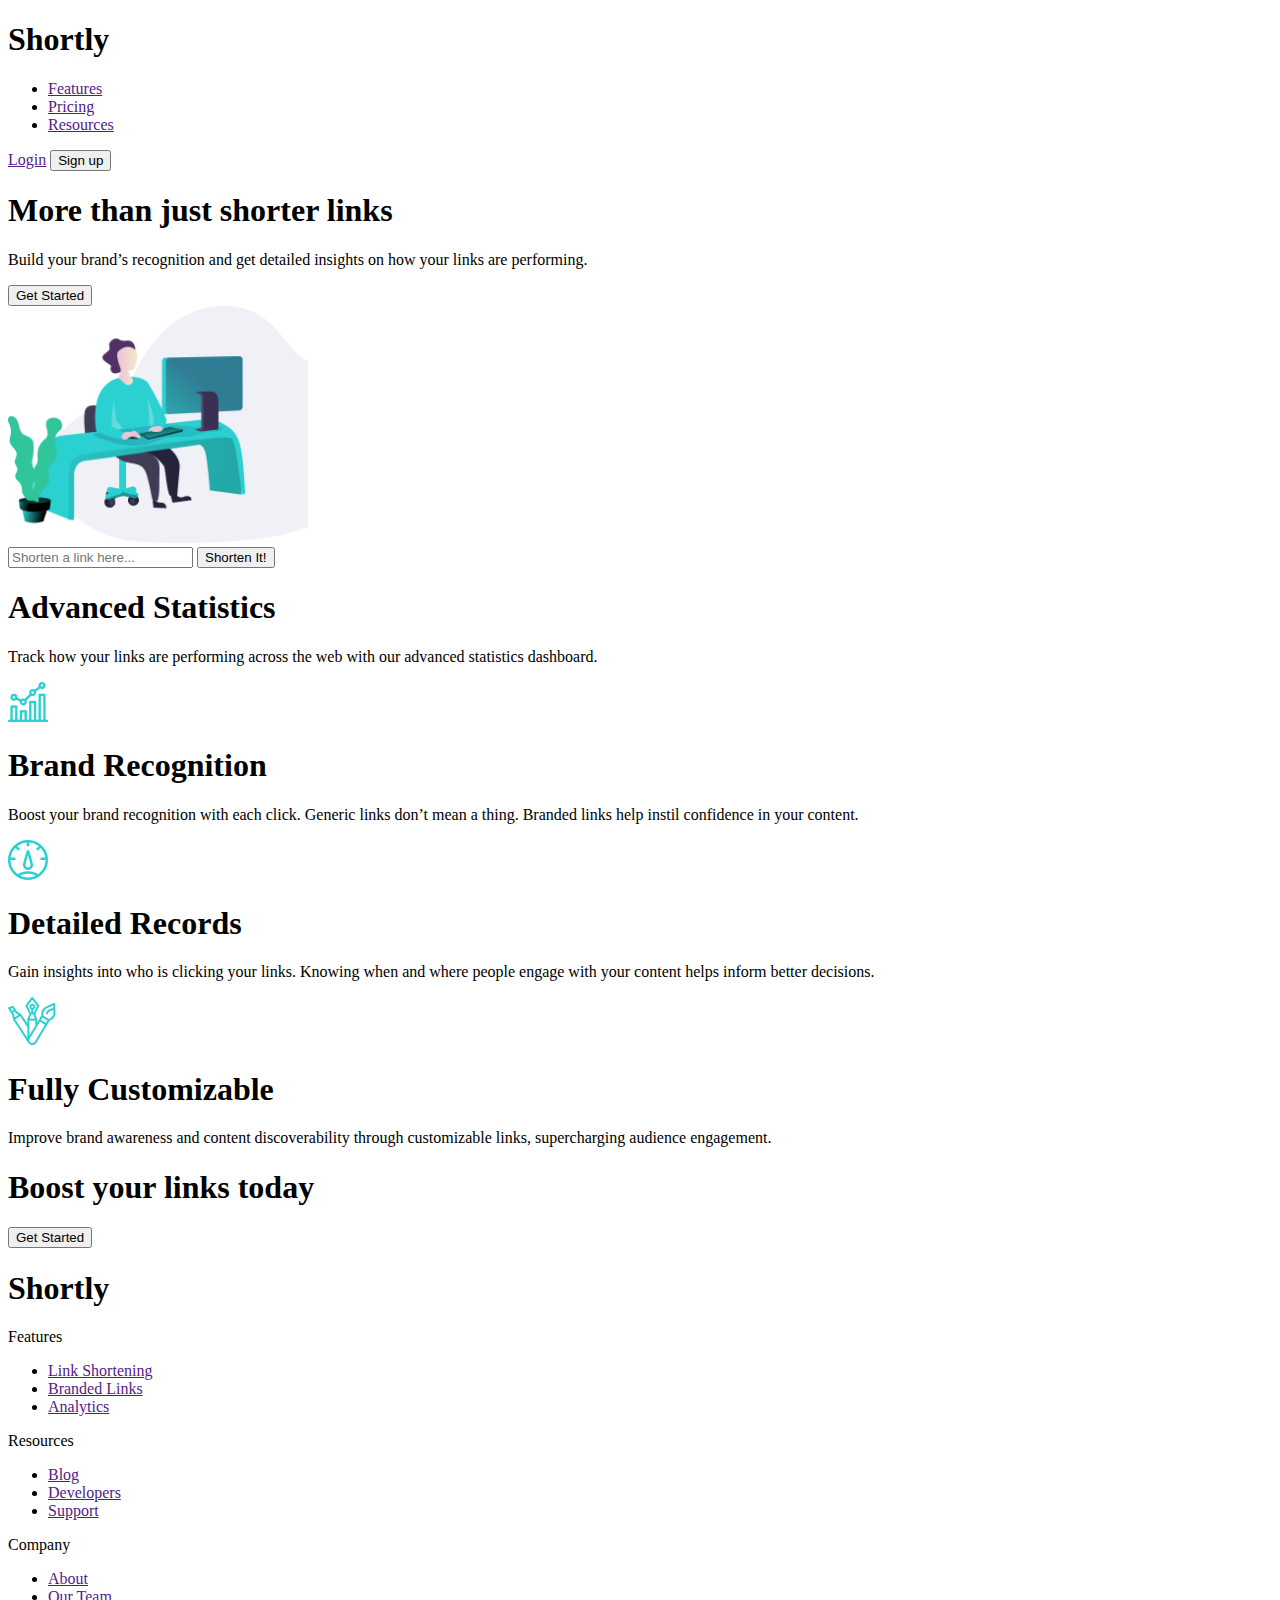
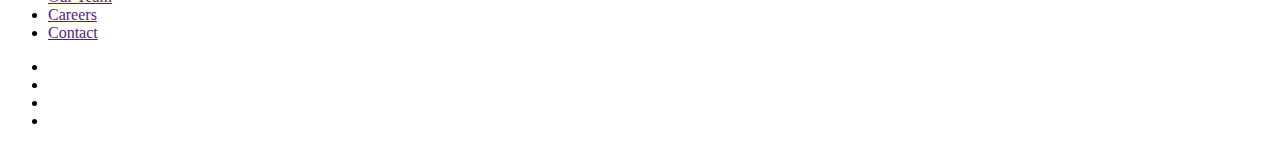
==== HTML/index.html @ 0fd59f15 "first commit" ====
<!DOCTYPE html>
<html lang="en">

<head>
    <meta charset="UTF-8">
    <meta http-equiv="X-UA-Compatible" content="IE=edge">
    <meta name="viewport" content="width=device-width, initial-scale=1.0">
    <title>Document</title>
</head>

<body>
    <!-- Header start -->
    <header id="navbar">
        <!-- Leftside div start-->
        <div class="leftside">
            <!-- Logo div start -->
            <div class="logo">
                <h1>Shortly</h1>
            </div>
            <!-- Logo div end -->
            <!-- Navbar start-->
            <nav>
                <ul>
                    <li><a href="">Features</a></li>
                    <li><a href="">Pricing</a></li>
                    <li><a href="">Resources</a></li>
                </ul>
            </nav>
            <!-- Navbar end-->
        </div>
        <!-- Leftside div end-->
        <!-- Rightside div start-->
        <div class="rightside">
            <a href="">Login</a>
            <button>Sign up</button>
        </div>
        <!-- Rightside div end-->
    </header>
    <!-- Header end -->

    <!-- Main start-->
    <main>
        <!-- Link section start-->
        <section id="link">
            <!-- Link-content div start-->
            <div class="link-content">
                <h1>More than just shorter links</h1>
                <p>Build your brand’s recognition and get detailed insights on how your links are performing.</p>
                <button>Get Started</button>
            </div>
            <!-- Link-content div end-->

            <!-- Link-img div star-->
            <div class="link-img">
                <img width="300px" src="/Images/working_with_computer (1).png" alt="my image">
            </div>
            <!-- Link-img div end-->

            <!-- Link-add div start-->
            <div class="link-add">
                <input type="url" placeholder="Shorten a link here...">
                <button>Shorten It!</button>
            </div>
            <!-- Link-add div end-->
        </section>
        <!-- Link section end-->

        <!-- Statistic section start-->
        <section id="advanced-statistic">
            <!-- Statistic-content start-->
            <div class="statistic-content">
                <h1>Advanced Statistics</h1>
                <p>Track how your links are performing across the web with our advanced statistics dashboard.</p>
            </div>
            <!-- Statistic-content start-->

            <!-- Statistics div start-->
            <div class="statistics">
                <!-- Statistic 1 div start-->
                <div class="statistic">
                    <!-- Item div start-->
                    <div class="item">
                        <img src="/Images/Combined Shape.png" alt="">
                    </div>
                    <!-- Item div end-->

                    <!-- Content div start-->
                    <div class="content">
                        <h1>Brand Recognition</h1>
                        <p>Boost your brand recognition with each click. Generic links don’t mean a thing. Branded links
                            help instil confidence in your content.</p>
                    </div>
                    <!-- Content div end-->
                </div>
                <!-- Statistic 1 div end-->

                <!-- Statistic 2 div start-->
                <div class="statistic">
                    <!-- Item div start-->
                    <div class="item">
                        <img src="/Images/drop.png" alt="">
                    </div>
                    <!-- Item div end-->

                    <!-- Content div start-->
                    <div class="content">
                        <h1>Detailed Records</h1>
                        <p>Gain insights into who is clicking your links. Knowing when and where people engage with your
                            content helps inform better decisions.</p>
                    </div>
                    <!-- Content div end-->
                </div>
                <!-- Statistic 2 div end-->

                <!-- Statistic 3 div start-->
                <div class="statistic">
                    <!-- Item div start-->
                    <div class="item">
                        <img src="/Images/Shape.png" alt="">
                    </div>
                    <!-- Item div end-->

                    <!-- Content div start-->
                    <div class="content">
                        <h1>Fully Customizable</h1>
                        <p>Improve brand awareness and content discoverability through customizable links, supercharging
                            audience engagement.</p>
                    </div>
                    <!-- Content div end-->
                </div>
                <!-- Statistic 3 div end-->
            </div>
            <!-- Statistics div end-->
        </section>
        <!-- Statistic section end-->

        <!-- #region Boost section start-->
        <section id="boost">

            <!-- #region Boost-content div start-->
            <div class="boost-content">
                <h1>Boost your links today</h1>
                <button>Get Started</button>
            </div>
            <!-- #region Boost-content div end-->

        </section>
        <!-- #region Boost section end-->
    </main>
    <!-- Main end-->
    <!-- Footer start-->
    <footer id="Footer">
        <!-- Footer-left div start-->
        <div class="footer-left">
            <h1>Shortly</h1>
        </div>
        <!-- Footer-left div end-->

        <!-- Footer-center div start-->
        <div class="footer-center">

            <!-- Features-list div start-->
            <div class="features-list">
                <p>Features</p>
                <ul>
                    <li><a href="">Link Shortening</a> </li>
                    <li><a href="">Branded Links</a> </li>
                    <li><a href="">Analytics</a> </li>
                </ul>
            </div>
            <!-- Features-list div end-->

            <!-- Resources-list div start-->
            <div class="resources-list">
                <p>Resources</p>
                <ul>
                    <li><a href="">Blog</a> </li>
                    <li><a href="">Developers</a> </li>
                    <li><a href="">Support</a> </li>
                </ul>
            </div>
            <!-- Resources-list div end-->

             <!-- Company-list div start-->
             <div class="company-list">
                <p>Company</p>
                <ul>
                    <li><a href="">About</a> </li>
                    <li><a href="">Our Team</a> </li>
                    <li><a href="">Careers</a> </li>
                    <li><a href="">Contact</a> </li>

                </ul>
            </div>
            <!-- Company-list div end-->

        </div>
        <!-- Footer-center div end-->

        <!-- Footer-right div start-->
        <div class="footer-right">
            <div class="nav">
                <ul>
                    <li><a href=""></a> </li>
                    <li><a href=""></a></li>
                    <li><a href=""></a></li>
                    <li><a href=""></a></li>
                </ul>
            </div>
        </div>
        <!-- Footer-right div end-->

    </footer>
    <!-- Footer end-->

</body>

</html>
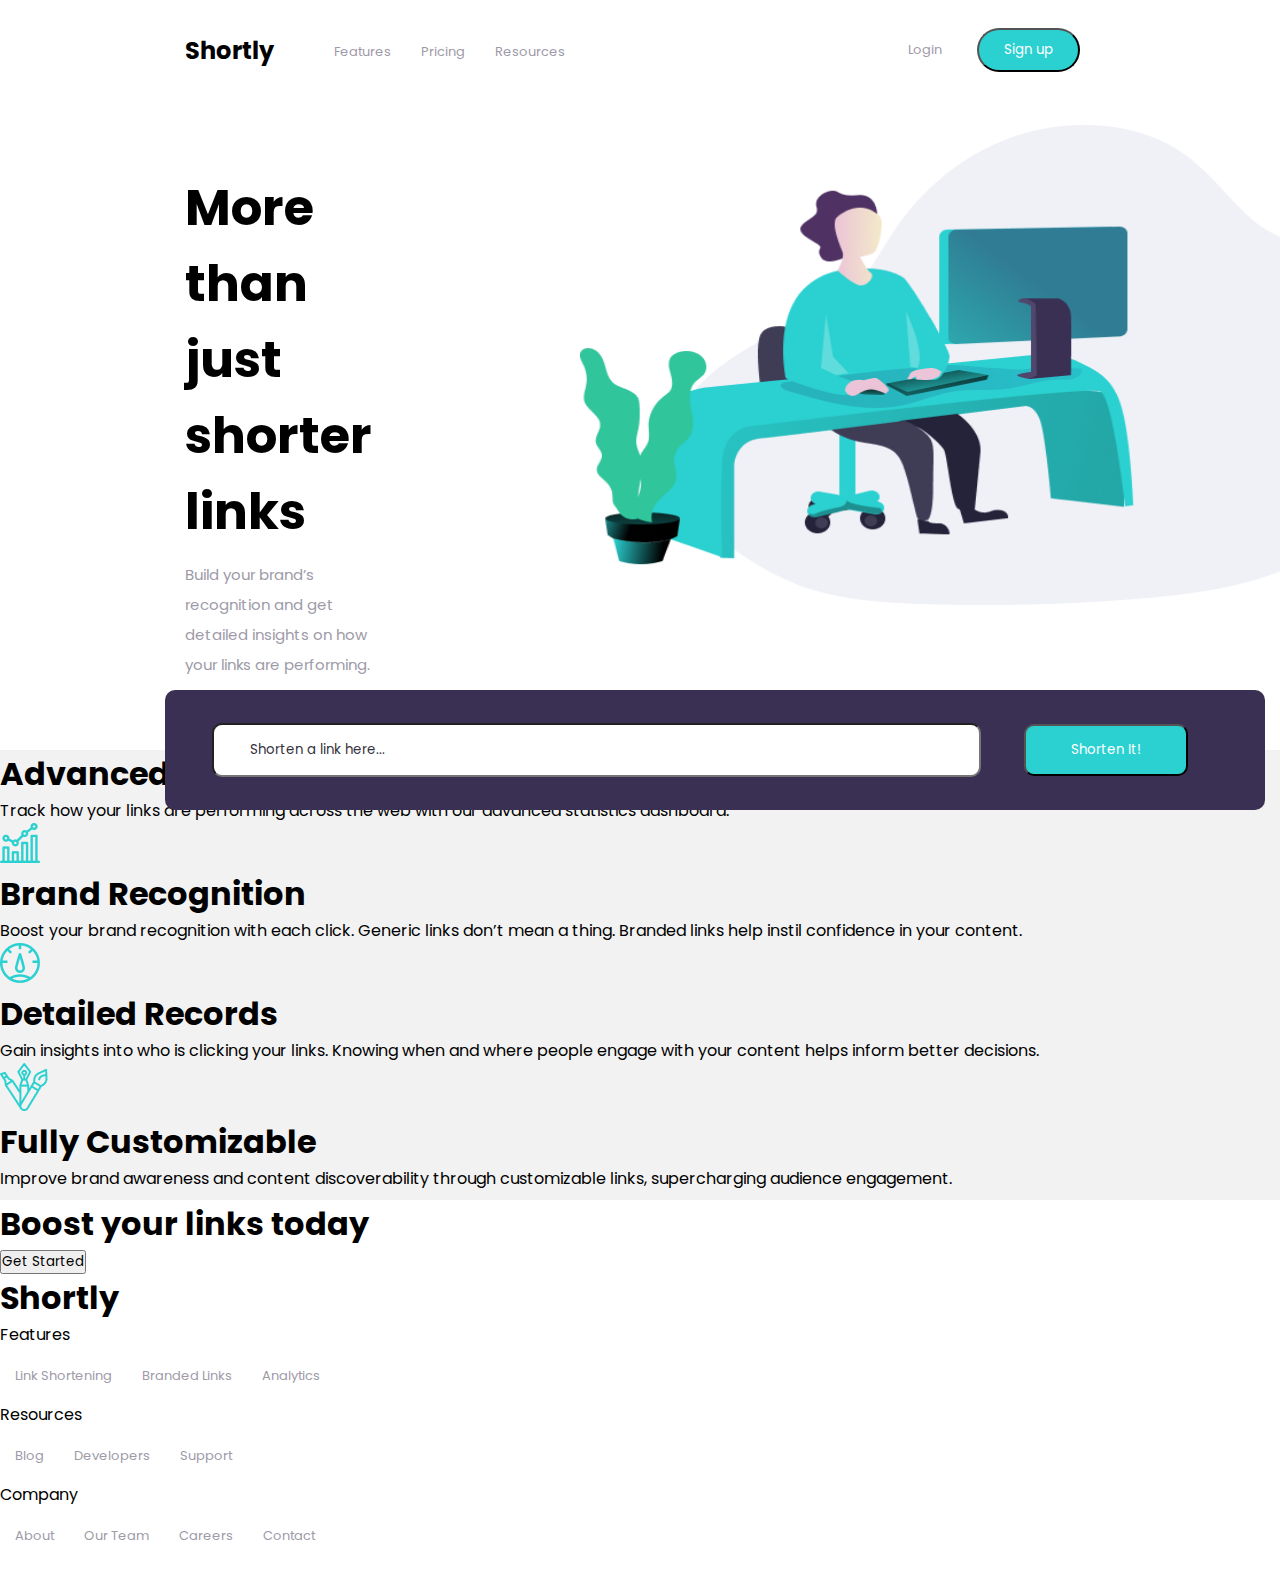
==== commit dc199f61: "Add-Navbar-Section1" ====
--- a/HTML/index.html
+++ b/HTML/index.html
@@ -5,6 +5,11 @@
     <meta charset="UTF-8">
     <meta http-equiv="X-UA-Compatible" content="IE=edge">
     <meta name="viewport" content="width=device-width, initial-scale=1.0">
+    <link rel="preconnect" href="https://fonts.googleapis.com">
+    <link rel="preconnect" href="https://fonts.gstatic.com" crossorigin>
+    <link href="https://fonts.googleapis.com/css2?family=Poppins:wght@700&display=swap" rel="stylesheet">
+    <link rel="stylesheet" href="/CSS/reset.css">
+    <link rel="stylesheet" href="/CSS/style.css">
     <title>Document</title>
 </head>
 
@@ -52,7 +57,7 @@
 
             <!-- Link-img div star-->
             <div class="link-img">
-                <img width="300px" src="/Images/working_with_computer (1).png" alt="my image">
+                <img width="700px" height="480px"  src="/Images/working_with_computer (1).png" alt="my image">
             </div>
             <!-- Link-img div end-->
 
@@ -181,8 +186,8 @@
             </div>
             <!-- Resources-list div end-->
 
-             <!-- Company-list div start-->
-             <div class="company-list">
+            <!-- Company-list div start-->
+            <div class="company-list">
                 <p>Company</p>
                 <ul>
                     <li><a href="">About</a> </li>
@@ -199,6 +204,7 @@
 
         <!-- Footer-right div start-->
         <div class="footer-right">
+            <!-- Nav start-->
             <div class="nav">
                 <ul>
                     <li><a href=""></a> </li>
@@ -207,6 +213,7 @@
                     <li><a href=""></a></li>
                 </ul>
             </div>
+            <!-- Nav end-->
         </div>
         <!-- Footer-right div end-->
 
--- a/CSS/style.css
+++ b/CSS/style.css
@@ -0,0 +1,147 @@
+/* Header css start*/
+#navbar {
+    display: flex;
+    justify-content: space-between;
+    width: 100%;
+    height: 100px;
+
+}
+
+.leftside {
+    display: flex;
+    align-items: center;
+    margin: 25px;
+    padding-left: 160px;
+}
+
+.logo h1 {
+    font-size: 24px;
+}
+
+nav {
+    margin-left: 45px;
+    display: flex;
+
+}
+
+ul {
+
+    display: flex;
+    list-style: none;
+}
+
+ul li {
+    margin: 15px;
+
+}
+
+ul li a {
+    font-size: 13px;
+    color: #9E9AA8;
+
+}
+
+.rightside {
+    display: flex;
+    align-items: center;
+    margin-right: 200px;
+
+}
+
+.rightside a {
+    margin-right: 35px;
+    color: #9E9AA8;
+    font-size: 13px;
+}
+
+.rightside button {
+    background: #2BD0D0;
+    border-radius: 28px;
+    padding: 10px 25px;
+    color: white;
+}
+
+/* Header css end*/
+
+/* SEctin 1 start*/
+#link {
+    width: 100%;
+    height: 650px;
+    display: flex;
+    justify-content: space-between;
+}
+
+.link-content {
+    width: 450px;
+    margin: 70px 185px;
+}
+
+.link-content h1 {
+    font-size: 50px;
+}
+
+.link-content p {
+    color: #9E9AA8;
+    font-size: 15px;
+    margin-top: 10px;
+    line-height: 30px;
+}
+
+.link-content button {
+    padding: 10px 45px;
+    background: #2BD0D0;
+    border-radius: 28px;
+    color: white;
+    margin-top: 38px;
+}
+
+.link-img {
+    margin-top: 25px;
+}
+
+
+.link-add {
+    position: absolute;
+    width: 1100px;
+    height: 120px;
+    left: 165px;
+    top: 690px;
+    background: #3A3054;
+    border-radius: 10px;
+
+    display: flex;
+    align-items: center;
+    justify-content: space-around;
+}
+
+.link-add input {
+    width: 769px;
+    height: 54px;
+    border-radius: 10px;
+    background-color: white;
+    margin-left: 25px;
+
+
+}
+
+::placeholder {
+    padding: 14px 36px;
+    color:#34313D;
+}
+
+.link-add button {
+    padding: 14px 45px;
+    background: #2BD0D0;
+    border-radius: 10px;
+    margin-right: 55px;
+    color: white;
+}
+
+
+/*Section 1 End*/
+
+#advanced-statistic {
+    background-color: #F2F2F2;
+    width: 100%;
+    height: 450px;
+}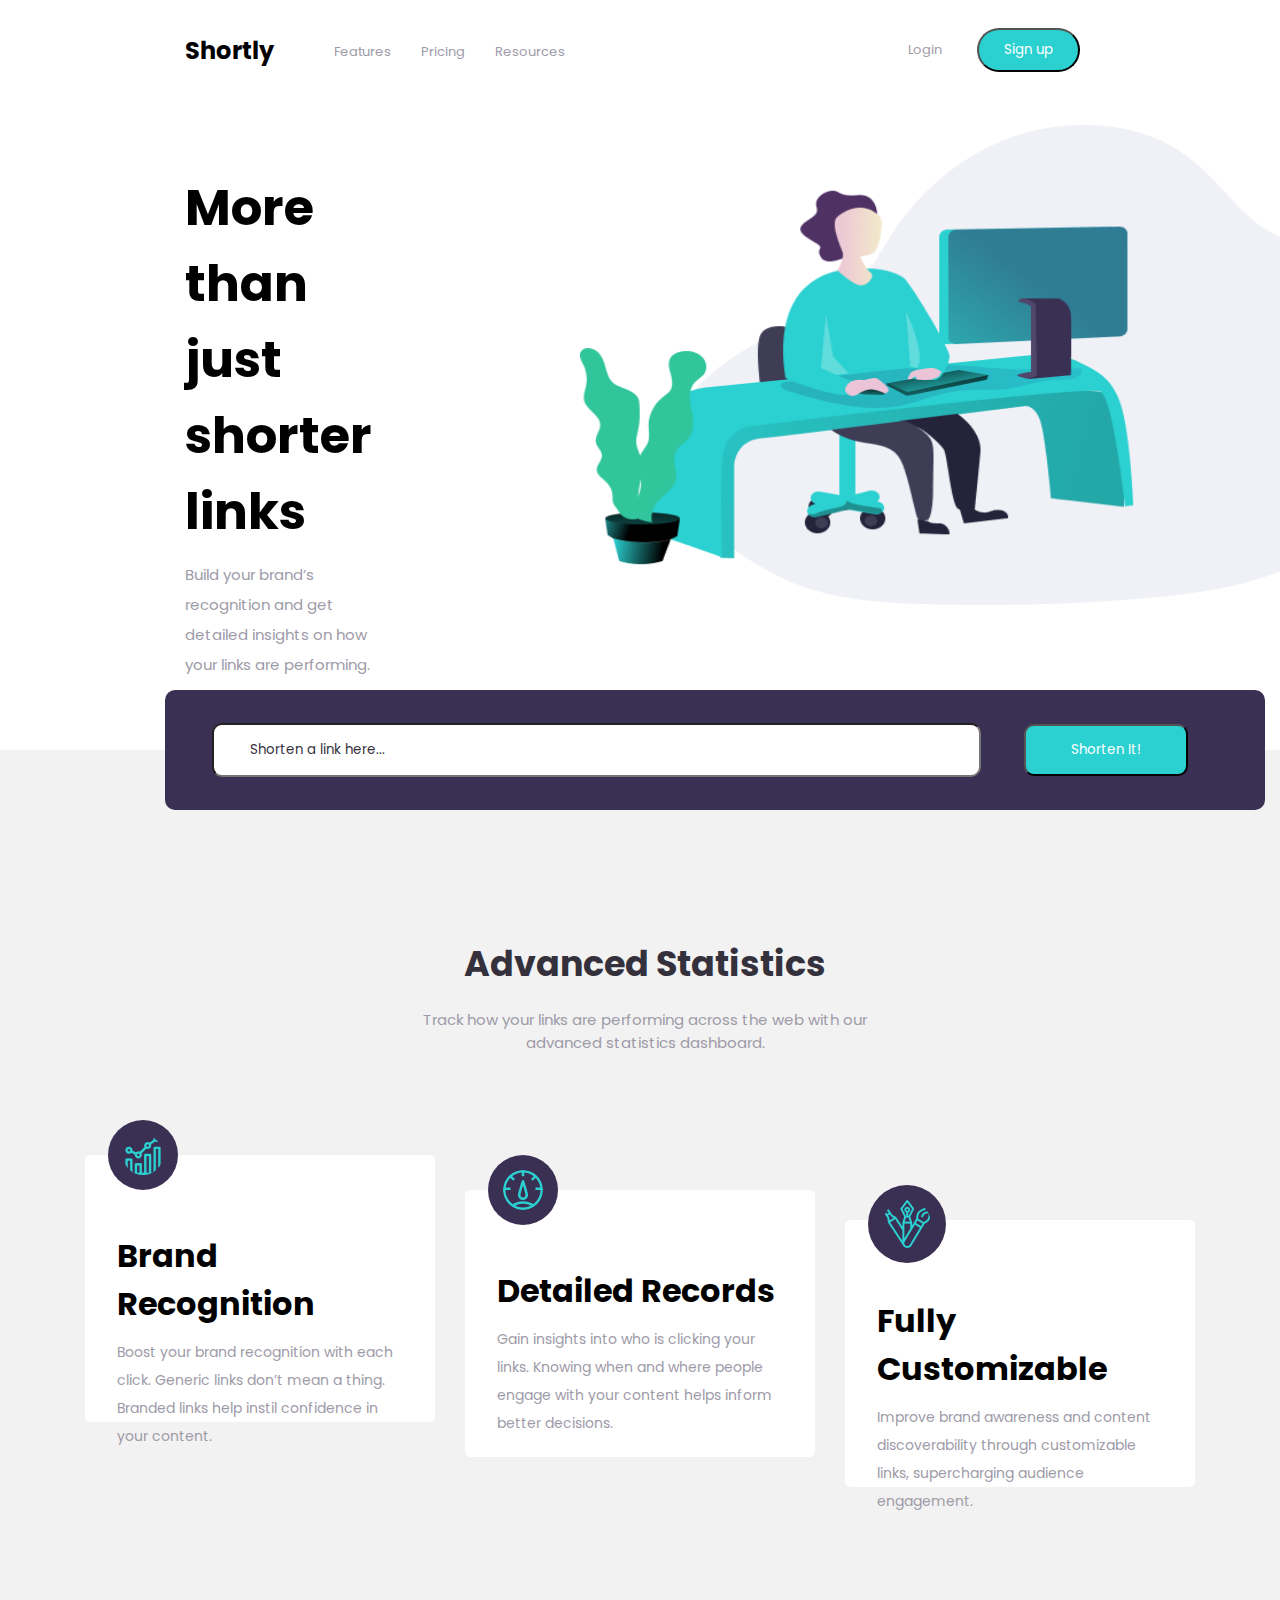
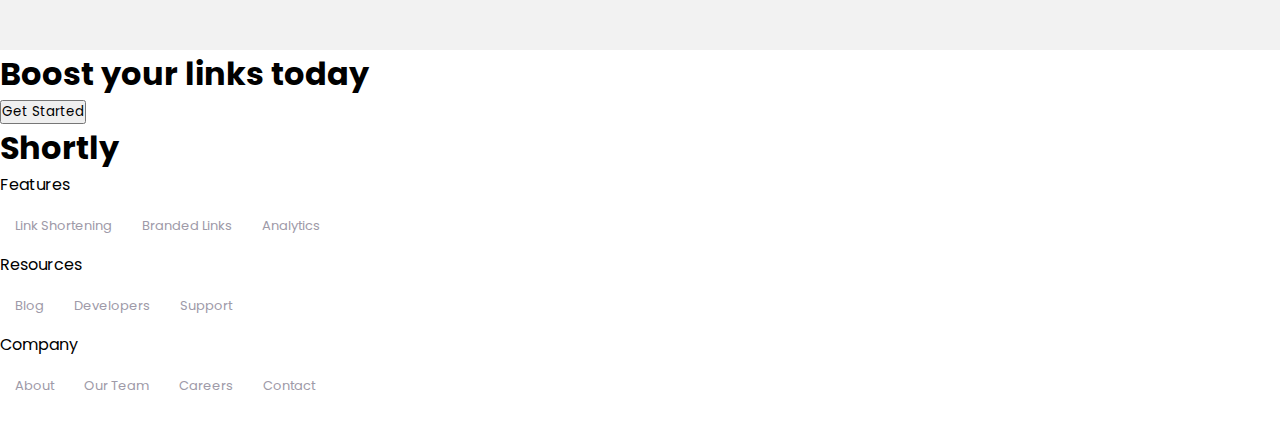
==== commit c4348e47: "Add-Statistics-Section" ====
--- a/HTML/index.html
+++ b/HTML/index.html
@@ -57,7 +57,7 @@
 
             <!-- Link-img div star-->
             <div class="link-img">
-                <img width="700px" height="480px"  src="/Images/working_with_computer (1).png" alt="my image">
+                <img width="700px" height="480px" src="/Images/working_with_computer (1).png" alt="my image">
             </div>
             <!-- Link-img div end-->
 
@@ -72,70 +72,78 @@
 
         <!-- Statistic section start-->
         <section id="advanced-statistic">
-            <!-- Statistic-content start-->
-            <div class="statistic-content">
-                <h1>Advanced Statistics</h1>
-                <p>Track how your links are performing across the web with our advanced statistics dashboard.</p>
-            </div>
-            <!-- Statistic-content start-->
-
-            <!-- Statistics div start-->
-            <div class="statistics">
-                <!-- Statistic 1 div start-->
-                <div class="statistic">
-                    <!-- Item div start-->
-                    <div class="item">
-                        <img src="/Images/Combined Shape.png" alt="">
-                    </div>
-                    <!-- Item div end-->
-
-                    <!-- Content div start-->
-                    <div class="content">
-                        <h1>Brand Recognition</h1>
-                        <p>Boost your brand recognition with each click. Generic links don’t mean a thing. Branded links
-                            help instil confidence in your content.</p>
-                    </div>
-                    <!-- Content div end-->
+            <div class="advanced">
+                <!-- Statistic-content start-->
+                <div class="statistic-content">
+                    <h1>Advanced Statistics</h1>
+                    <p>Track how your links are performing across the web with our advanced statistics dashboard.</p>
                 </div>
-                <!-- Statistic 1 div end-->
-
-                <!-- Statistic 2 div start-->
-                <div class="statistic">
-                    <!-- Item div start-->
-                    <div class="item">
-                        <img src="/Images/drop.png" alt="">
-                    </div>
-                    <!-- Item div end-->
-
-                    <!-- Content div start-->
-                    <div class="content">
-                        <h1>Detailed Records</h1>
-                        <p>Gain insights into who is clicking your links. Knowing when and where people engage with your
-                            content helps inform better decisions.</p>
-                    </div>
-                    <!-- Content div end-->
+                <!-- Statistic-content start-->
+
+                <!-- Statistics div start-->
+                <div class="statistics">
+                    <!-- Statistic 1 div start-->
+                    <div class="statistic1">
+                        <!-- Item div start-->
+                      
+                            <img  class="stat-item" src="/Images/Combined Shape.png" alt="">
+                        
+                        <!-- Item div end-->
+
+                        <!-- Content div start-->
+                        <div class="content">
+                            <h1>Brand Recognition</h1>
+                            <p>Boost your brand recognition with each click. Generic links don’t mean a thing. Branded
+                                links
+                                help instil confidence in your content.</p>
+                        </div>
+                        <!-- Content div end-->
+                    </div>
+                    <!-- Statistic 1 div end-->
+
+                    <!-- Statistic 2 div start-->
+                    <div class="statistic2">
+                        <!-- Item div start-->
+                            <img  class="stat-item" src="/Images/drop.png" alt="">
+                       
+                        <!-- Item div end-->
+
+                        <!-- Content div start-->
+                        <div class="content">
+                            <h1>Detailed Records</h1>
+                            <p>Gain insights into who is clicking your links. Knowing when and where people engage with
+                                your
+                                content helps inform better decisions.</p>
+                        </div>
+                        <!-- Content div end-->
+                    </div>
+                    <!-- Statistic 2 div end-->
+
+                    <!-- Statistic 3 div start-->
+                    <div class="statistic3">
+                        <!-- Item div start-->
+                            <img  class="stat-item" src="/Images/Shape.png" alt="">
+                        <!-- Item div end-->
+
+                        <!-- Content div start-->
+                        <div class="content">
+                            <h1>Fully Customizable</h1>
+                            <p>Improve brand awareness and content discoverability through customizable links,
+                                supercharging
+                                audience engagement.</p>
+                        </div>
+                        <!-- Content div end-->
+                    </div>
+                    <!-- Statistic 3 div end-->
+                    <div class="line">
+                        <div class="line-green"></div>
+                        <div class="line-green"></div>
+
+                    </div>
                 </div>
-                <!-- Statistic 2 div end-->
-
-                <!-- Statistic 3 div start-->
-                <div class="statistic">
-                    <!-- Item div start-->
-                    <div class="item">
-                        <img src="/Images/Shape.png" alt="">
-                    </div>
-                    <!-- Item div end-->
-
-                    <!-- Content div start-->
-                    <div class="content">
-                        <h1>Fully Customizable</h1>
-                        <p>Improve brand awareness and content discoverability through customizable links, supercharging
-                            audience engagement.</p>
-                    </div>
-                    <!-- Content div end-->
-                </div>
-                <!-- Statistic 3 div end-->
-            </div>
-            <!-- Statistics div end-->
+                <!-- Statistics div end-->
+            </div>
+
         </section>
         <!-- Statistic section end-->
 
--- a/CSS/style.css
+++ b/CSS/style.css
@@ -126,7 +126,7 @@
 
 ::placeholder {
     padding: 14px 36px;
-    color:#34313D;
+    color: #34313D;
 }
 
 .link-add button {
@@ -143,5 +143,99 @@
 #advanced-statistic {
     background-color: #F2F2F2;
     width: 100%;
-    height: 450px;
+    height: 900px;
+    display: flex;
+    justify-content: center;
+    align-items: center;
+}
+
+
+.statistic-content {
+    text-align: center;
+    width: 450px;
+    margin-left: 350px;
+}
+
+.statistic-content h1 {
+    color: #34313D;
+    text-transform: capitalize;
+    font-size: 35px;
+
+}
+
+.statistic-content p {
+    text-align: center;
+    margin-top: 18px;
+    color: #9E9AA8;
+    font-size: 15px;
+}
+
+.statistics {
+    width: 100%;
+    height: 350px;
+    display: flex;
+    align-items: center;
+    justify-content: center;
+    margin-top: 60px;
+
+
+}
+
+.statistic1 {
+    width: 350px;
+    height: 267px;
+    border-radius: 5px;
+    background-color: white;
+    margin: 15px;
+    padding: 77px 32px;
+    position: relative;
+
+}
+.statistic1 h1 , .statistic2 h1 , .statistic3 h1{
+    margin-bottom: 10px;
+}
+.statistic1 p , .statistic2 p , .statistic3 p {
+    color: #9E9AA8;
+    line-height: 28px;
+    font-size: 14px;
+}
+
+.statistic2 {
+    width: 350px;
+    height: 267px;
+    border-radius: 5px;
+    background-color: white;
+    margin: 15px;
+    padding: 77px 32px;
+
+    position: relative;
+    top: 35px;
+    position: relative;
+
+
+}
+
+.statistic3 {
+    width: 350px;
+    height: 267px;
+    border-radius: 5px;
+    background-color: white;
+    margin: 15px;
+    padding: 77px 32px;
+
+    position: relative;
+    top: 65px;
+    position: relative;
+
+}
+
+.stat-item {
+    background-color: #3A3054;
+    padding: 15px;
+    border-radius: 40px;
+    position: absolute;
+    top : -35px;
+    left: 23px;
+    
+
 }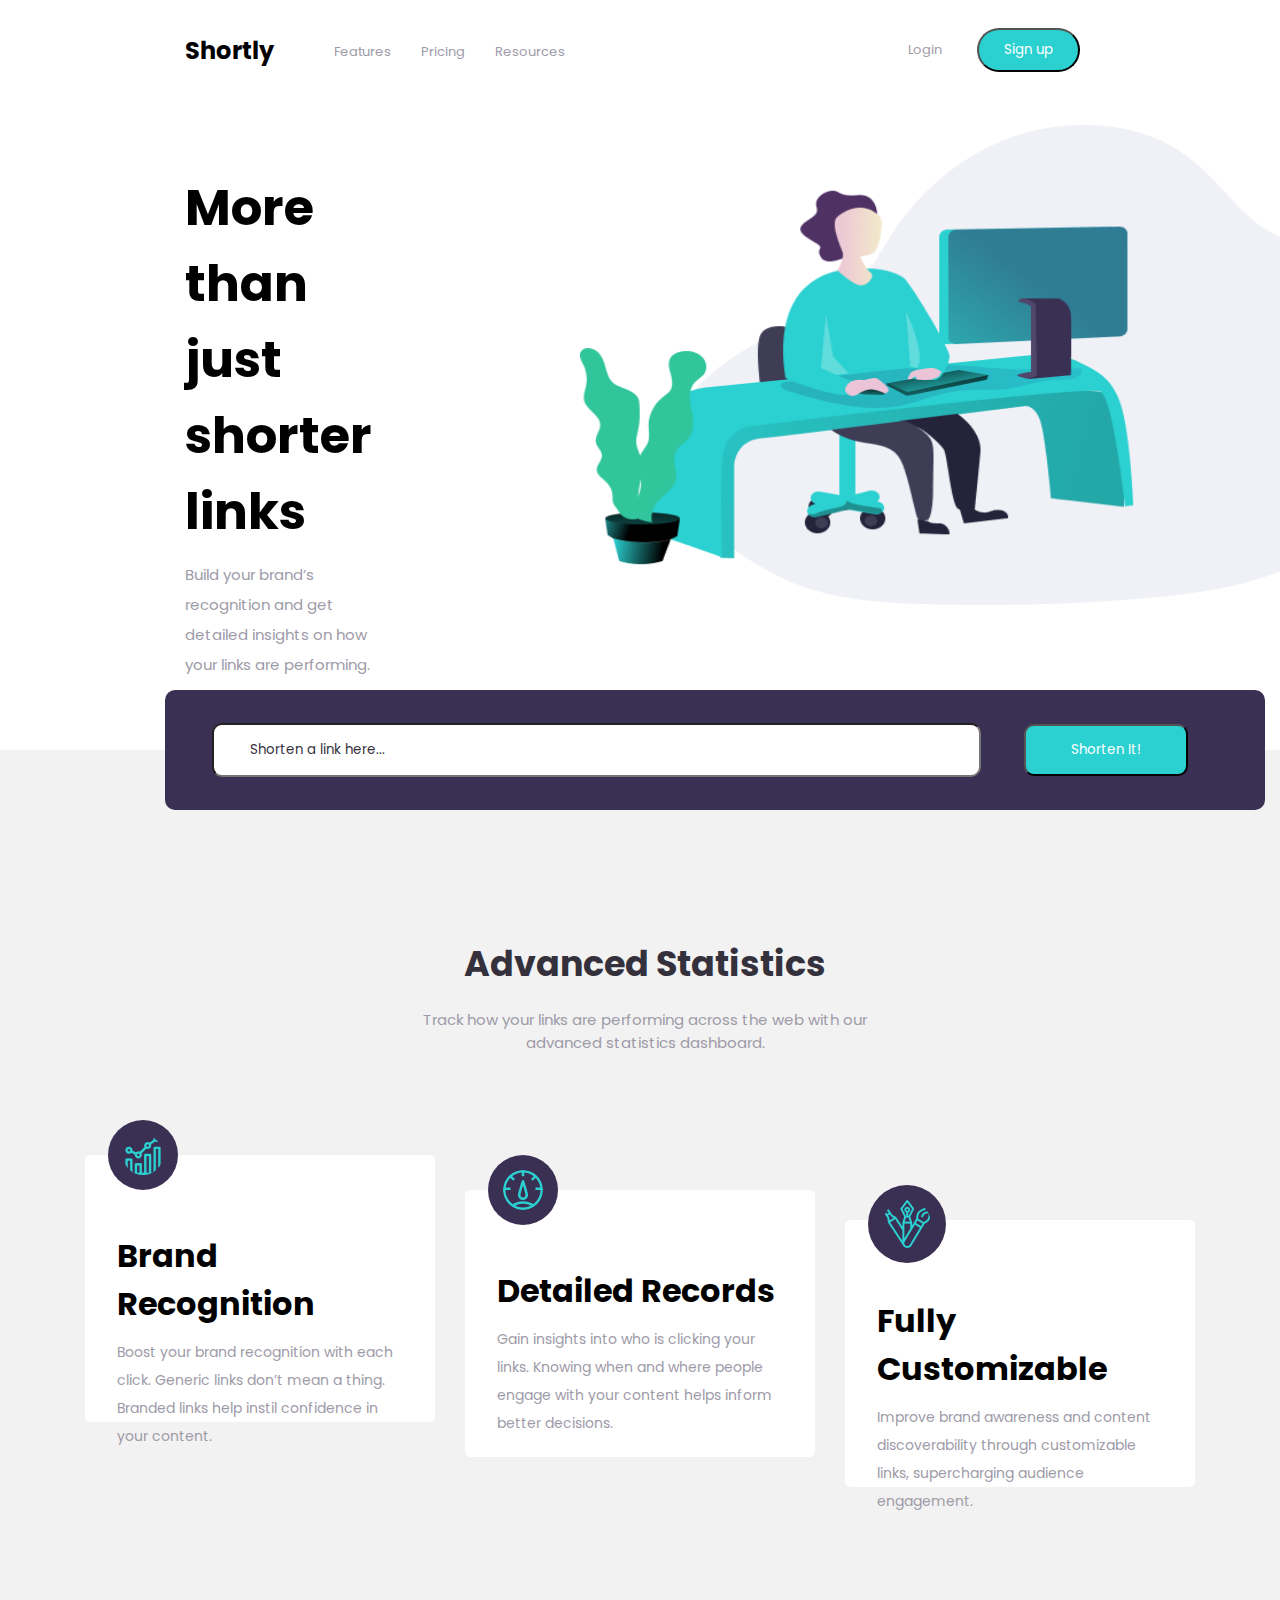
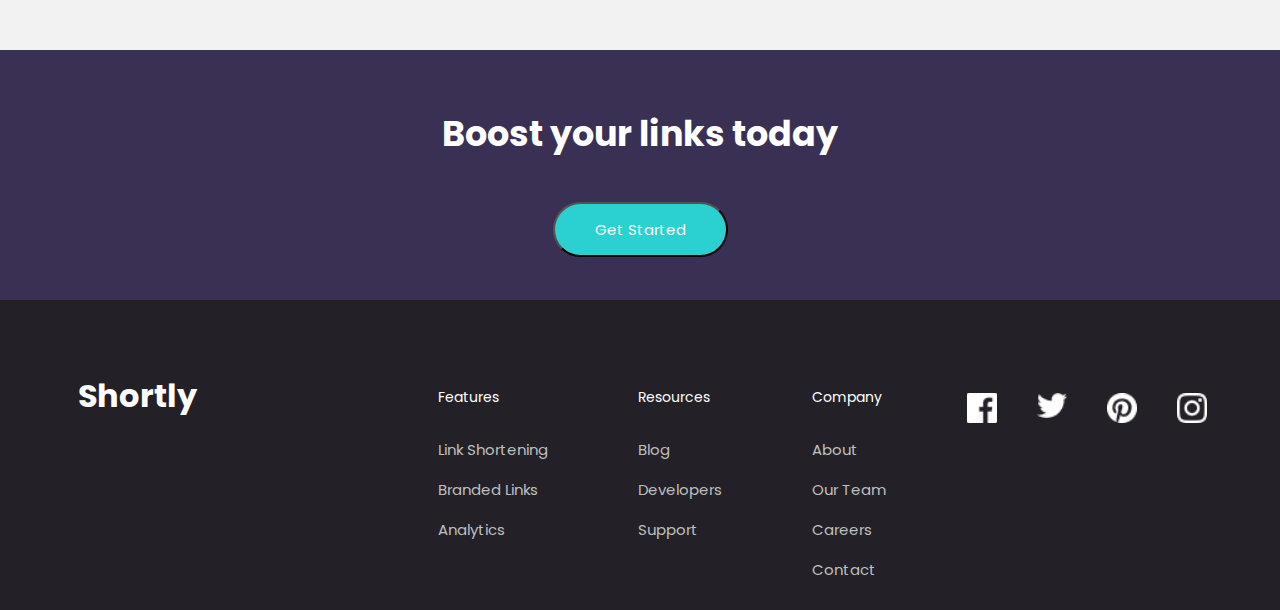
==== commit 34580775: "Add-Footer" ====
--- a/HTML/index.html
+++ b/HTML/index.html
@@ -25,10 +25,10 @@
             <!-- Logo div end -->
             <!-- Navbar start-->
             <nav>
-                <ul>
-                    <li><a href="">Features</a></li>
-                    <li><a href="">Pricing</a></li>
-                    <li><a href="">Resources</a></li>
+                <ul class="nav-ul">
+                    <li class="nav-li"><a class="nav-a" href="">Features</a></li>
+                    <li class="nav-li"><a class="nav-a" href="">Pricing</a></li>
+                    <li class="nav-li"><a class="nav-a" href="">Resources</a></li>
                 </ul>
             </nav>
             <!-- Navbar end-->
@@ -213,12 +213,12 @@
         <!-- Footer-right div start-->
         <div class="footer-right">
             <!-- Nav start-->
-            <div class="nav">
-                <ul>
-                    <li><a href=""></a> </li>
-                    <li><a href=""></a></li>
-                    <li><a href=""></a></li>
-                    <li><a href=""></a></li>
+            <div class="platforms">
+                <ul>
+                    <li><a href=""></a><img width="30px" src="/Images/facebook.png" alt=""></li>
+                    <li><a href=""></a><img width="30px" src="/Images/twitter.png" alt=""></li>
+                    <li><a href=""></a><img  width="30px"src="/Images/pinterest.png" alt=""></li>
+                    <li><a href=""></a><img  width="30px" src="/Images/Instalogo.png" alt=""></li>
                 </ul>
             </div>
             <!-- Nav end-->
--- a/CSS/style.css
+++ b/CSS/style.css
@@ -24,18 +24,18 @@
 
 }
 
-ul {
+.nav-ul {
 
     display: flex;
     list-style: none;
 }
 
-ul li {
+.nav-li {
     margin: 15px;
 
 }
 
-ul li a {
+.nav-a {
     font-size: 13px;
     color: #9E9AA8;
 
@@ -191,10 +191,16 @@
     position: relative;
 
 }
-.statistic1 h1 , .statistic2 h1 , .statistic3 h1{
+
+.statistic1 h1,
+.statistic2 h1,
+.statistic3 h1 {
     margin-bottom: 10px;
 }
-.statistic1 p , .statistic2 p , .statistic3 p {
+
+.statistic1 p,
+.statistic2 p,
+.statistic3 p {
     color: #9E9AA8;
     line-height: 28px;
     font-size: 14px;
@@ -234,8 +240,92 @@
     padding: 15px;
     border-radius: 40px;
     position: absolute;
-    top : -35px;
+    top: -35px;
     left: 23px;
-    
-
-}+
+
+}
+
+/* Boost Section start*/
+
+#boost {
+    background-color: #3A3054;
+    height: 250px;
+    text-align: center;
+}
+ .boost-content {
+    position: relative;
+    top :57px;
+
+ }
+
+ .boost-content h1{
+    font-size: 35px;
+    color :white;
+    margin-bottom: 42px;
+ }
+ .boost-content button {
+    background-color: #2BD0D0;
+    color: #fff;
+    border-radius: 28px;
+    padding: 14px 40px;
+    font-size: 15px;
+   
+ }
+
+ #Footer {
+    height: 310px;
+    background-color: #232127;
+    display: flex;
+    justify-content: space-around;
+ } 
+  .footer-left {
+    color: white;
+    margin-top: 72px;
+    margin-left: 70px;
+  }
+
+ .footer-center   {
+  display: flex;
+  margin-top: 42px;
+  margin-left: 180px;
+ }
+ ul{
+
+    list-style: none;
+
+ }
+
+ .features-list , .resources-list, .company-list {
+    margin: 45px;
+
+}
+
+.footer-center p{
+color: white;
+font-size: 14px;
+margin-bottom: 22px;
+}
+
+.footer-center ul  li a {
+    color: #BFBFBF;
+    line-height: 40px;
+    font-size: 15px;
+}
+.footer-right {
+    margin-top: 73px;
+    margin-right: 45px;
+}
+
+.platforms ul {
+    display: flex;
+}
+
+.platforms ul li {
+    margin: 20px;
+}
+
+
+
+
+ 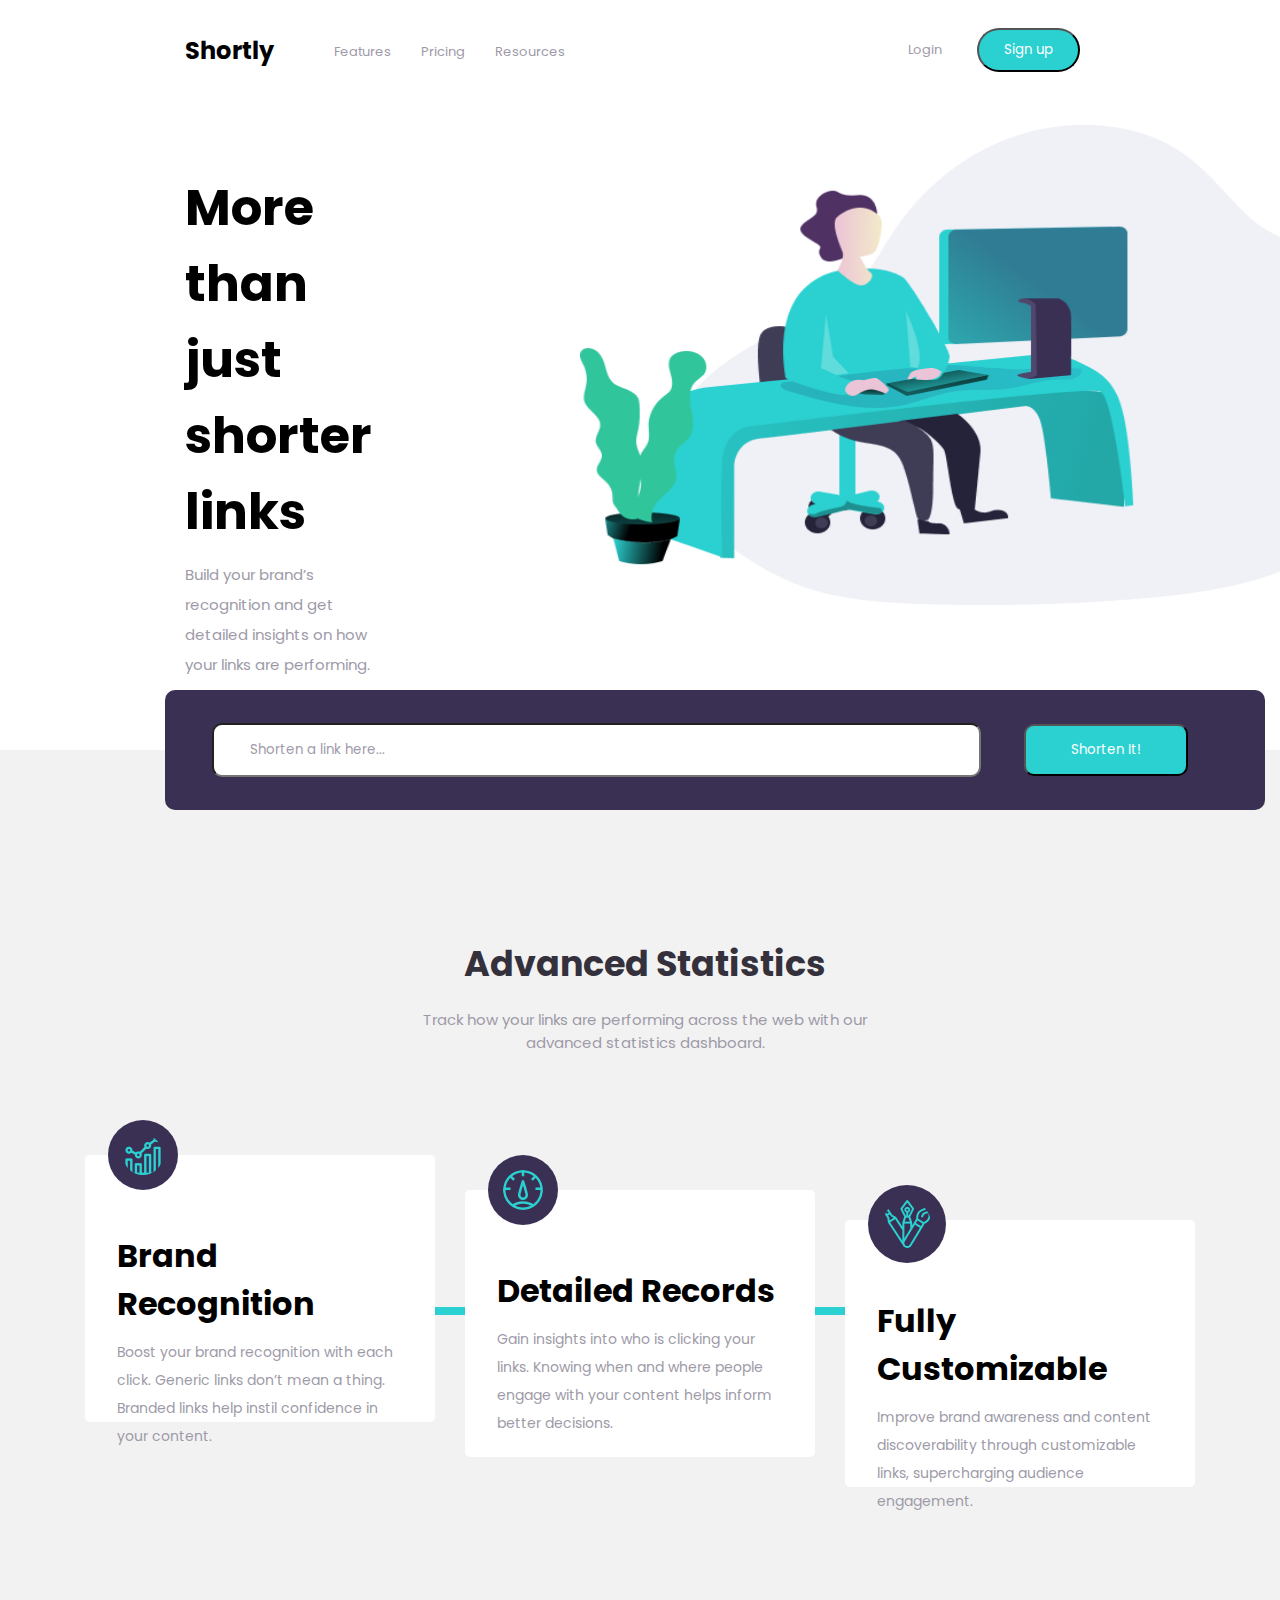
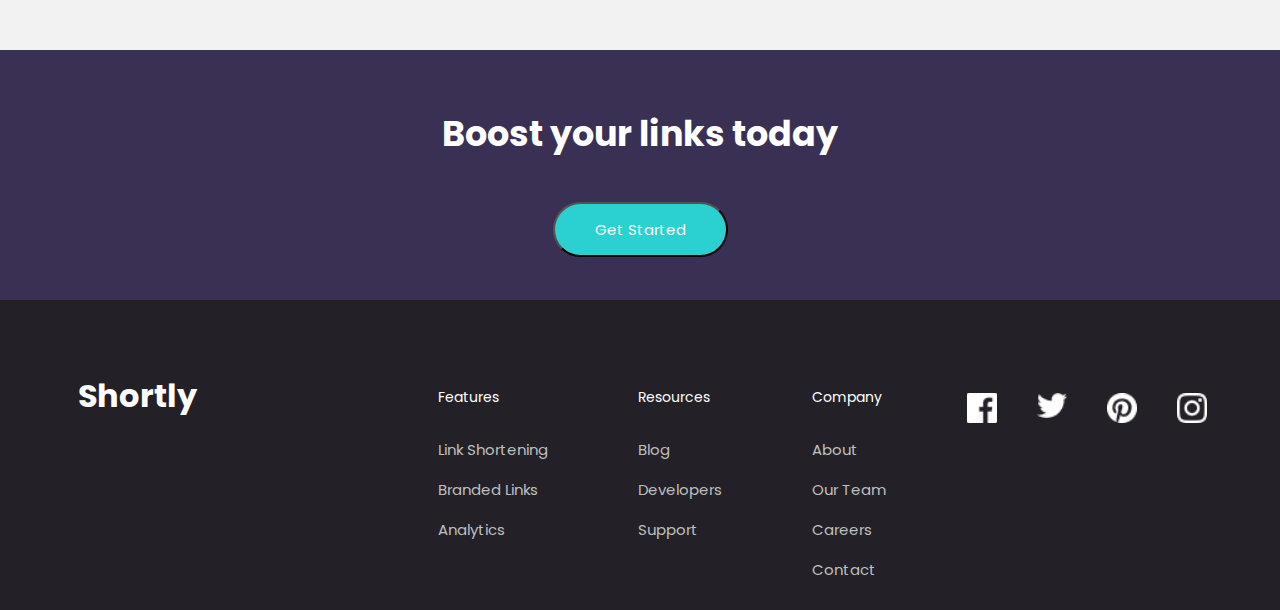
==== commit b47d8794: "Finish-Figma" ====
--- a/HTML/index.html
+++ b/HTML/index.html
@@ -73,22 +73,29 @@
         <!-- Statistic section start-->
         <section id="advanced-statistic">
             <div class="advanced">
+                <!-- Line div start-->
+                <div class="line">
+                    <div class="line-green1"></div>
+                    <div class="line-green2"></div>
+
+                </div>
+                <!-- Line div end-->
+
+
                 <!-- Statistic-content start-->
                 <div class="statistic-content">
                     <h1>Advanced Statistics</h1>
                     <p>Track how your links are performing across the web with our advanced statistics dashboard.</p>
                 </div>
-                <!-- Statistic-content start-->
-
-                <!-- Statistics div start-->
+                <!-- Statistic-content end->
+
+                <!-Statistics div start-->
                 <div class="statistics">
                     <!-- Statistic 1 div start-->
                     <div class="statistic1">
-                        <!-- Item div start-->
-                      
-                            <img  class="stat-item" src="/Images/Combined Shape.png" alt="">
-                        
-                        <!-- Item div end-->
+
+                        <img class="stat-item" src="/Images/Combined Shape.png" alt="">
+
 
                         <!-- Content div start-->
                         <div class="content">
@@ -103,10 +110,9 @@
 
                     <!-- Statistic 2 div start-->
                     <div class="statistic2">
-                        <!-- Item div start-->
-                            <img  class="stat-item" src="/Images/drop.png" alt="">
-                       
-                        <!-- Item div end-->
+
+                        <img class="stat-item" src="/Images/drop.png" alt="">
+
 
                         <!-- Content div start-->
                         <div class="content">
@@ -121,9 +127,8 @@
 
                     <!-- Statistic 3 div start-->
                     <div class="statistic3">
-                        <!-- Item div start-->
-                            <img  class="stat-item" src="/Images/Shape.png" alt="">
-                        <!-- Item div end-->
+
+                        <img class="stat-item" src="/Images/Shape.png" alt="">
 
                         <!-- Content div start-->
                         <div class="content">
@@ -135,30 +140,26 @@
                         <!-- Content div end-->
                     </div>
                     <!-- Statistic 3 div end-->
-                    <div class="line">
-                        <div class="line-green"></div>
-                        <div class="line-green"></div>
-
-                    </div>
+
                 </div>
                 <!-- Statistics div end-->
-            </div>
+
 
         </section>
         <!-- Statistic section end-->
 
-        <!-- #region Boost section start-->
+        <!--  Boost section start-->
         <section id="boost">
 
-            <!-- #region Boost-content div start-->
+            <!-- Boost-content div start-->
             <div class="boost-content">
                 <h1>Boost your links today</h1>
                 <button>Get Started</button>
             </div>
-            <!-- #region Boost-content div end-->
+            <!--  Boost-content div end-->
 
         </section>
-        <!-- #region Boost section end-->
+        <!-- # Boost section end-->
     </main>
     <!-- Main end-->
     <!-- Footer start-->
@@ -212,16 +213,16 @@
 
         <!-- Footer-right div start-->
         <div class="footer-right">
-            <!-- Nav start-->
+            <!-- Platforms start-->
             <div class="platforms">
                 <ul>
                     <li><a href=""></a><img width="30px" src="/Images/facebook.png" alt=""></li>
                     <li><a href=""></a><img width="30px" src="/Images/twitter.png" alt=""></li>
-                    <li><a href=""></a><img  width="30px"src="/Images/pinterest.png" alt=""></li>
-                    <li><a href=""></a><img  width="30px" src="/Images/Instalogo.png" alt=""></li>
-                </ul>
-            </div>
-            <!-- Nav end-->
+                    <li><a href=""></a><img width="30px" src="/Images/pinterest.png" alt=""></li>
+                    <li><a href=""></a><img width="30px" src="/Images/Instalogo.png" alt=""></li>
+                </ul>
+            </div>
+            <!-- Platforms end-->
         </div>
         <!-- Footer-right div end-->
 
--- a/CSS/style.css
+++ b/CSS/style.css
@@ -63,7 +63,7 @@
 
 /* Header css end*/
 
-/* SEctin 1 start*/
+/* Link Section 1 start*/
 #link {
     width: 100%;
     height: 650px;
@@ -126,7 +126,7 @@
 
 ::placeholder {
     padding: 14px 36px;
-    color: #34313D;
+    color:#9E9AA8;
 }
 
 .link-add button {
@@ -140,6 +140,8 @@
 
 /*Section 1 End*/
 
+/*Section advanced start*/
+
 #advanced-statistic {
     background-color: #F2F2F2;
     width: 100%;
@@ -149,6 +151,9 @@
     align-items: center;
 }
 
+.advanced {
+    position: relative;
+}
 
 .statistic-content {
     text-align: center;
@@ -245,6 +250,7 @@
 
 
 }
+/*Section advanced end*/
 
 /* Boost Section start*/
 
@@ -253,65 +259,75 @@
     height: 250px;
     text-align: center;
 }
- .boost-content {
-    position: relative;
-    top :57px;
-
- }
-
- .boost-content h1{
+
+.boost-content {
+    position: relative;
+    top: 57px;
+
+}
+
+.boost-content h1 {
     font-size: 35px;
-    color :white;
+    color: white;
     margin-bottom: 42px;
- }
- .boost-content button {
+}
+
+.boost-content button {
     background-color: #2BD0D0;
     color: #fff;
     border-radius: 28px;
     padding: 14px 40px;
     font-size: 15px;
-   
- }
-
- #Footer {
+
+}
+/*Boost Section end*/
+
+/* Footer start*/
+
+#Footer {
     height: 310px;
     background-color: #232127;
     display: flex;
     justify-content: space-around;
- } 
-  .footer-left {
+}
+
+.footer-left {
     color: white;
     margin-top: 72px;
     margin-left: 70px;
-  }
-
- .footer-center   {
-  display: flex;
-  margin-top: 42px;
-  margin-left: 180px;
- }
- ul{
+}
+
+.footer-center {
+    display: flex;
+    margin-top: 42px;
+    margin-left: 180px;
+}
+
+ul {
 
     list-style: none;
 
- }
-
- .features-list , .resources-list, .company-list {
+}
+
+.features-list,
+.resources-list,
+.company-list {
     margin: 45px;
 
 }
 
-.footer-center p{
-color: white;
-font-size: 14px;
-margin-bottom: 22px;
-}
-
-.footer-center ul  li a {
+.footer-center p {
+    color: white;
+    font-size: 14px;
+    margin-bottom: 22px;
+}
+
+.footer-center ul li a {
     color: #BFBFBF;
     line-height: 40px;
     font-size: 15px;
 }
+
 .footer-right {
     margin-top: 73px;
     margin-right: 45px;
@@ -325,7 +341,32 @@
     margin: 20px;
 }
 
-
-
-
- +.line {
+
+    height: 8px;
+    background-color: white;
+    display: flex;
+    justify-content: space-around;
+    position: absolute;
+    margin-left: 45px;
+    margin-right: 45px;
+    left: 0;
+    right: 0;
+    top: 370px;
+}
+
+.line-green1,
+.line-green2 {
+    height: 8px;
+    width: 60px;
+    background-color: #2BD0D0;
+
+}
+
+.line-green1 {
+    margin-left: 160px;
+}
+
+.line-green2 {
+    margin-right: 160px;
+}